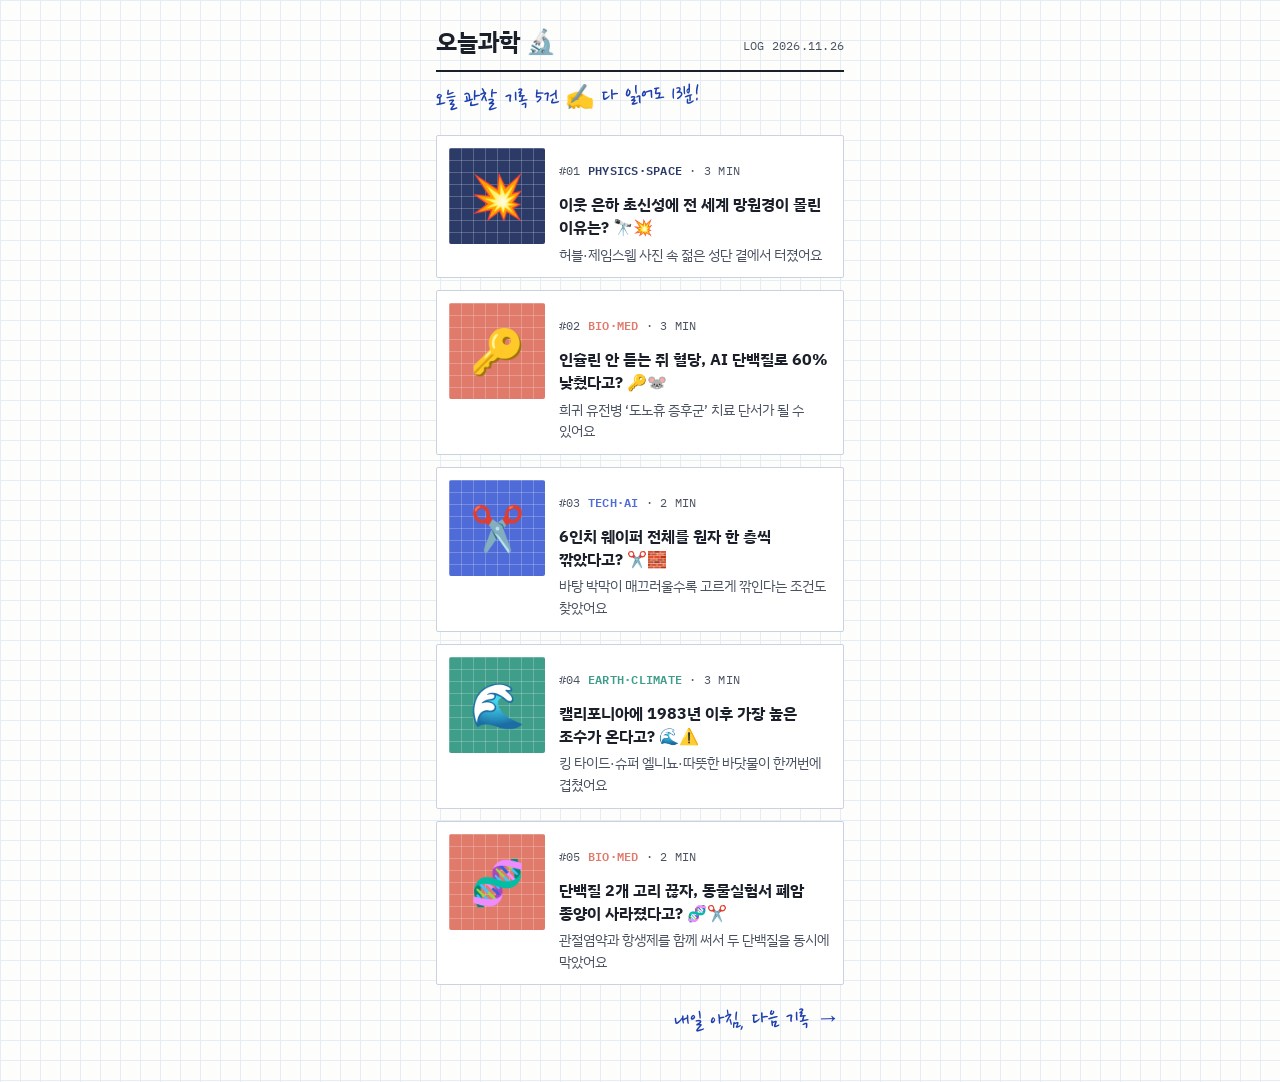
==== web/index.html @ 35b8f404 "과학판 첫 저장: 뉴스 수집, 편집 지침, 웹 화면 - fetch_test.py / fetch_all.py: 과학 뉴스 RSS 수집 - CLAUDE.md: 과학판 편집 지침 - d" ====
<!doctype html>
<html lang="ko">
<head>
  <!-- 한글이 깨지지 않도록 글자 인코딩을 정한다 -->
  <meta charset="utf-8">
  <!-- 휴대폰에서 화면 폭에 맞게 보이도록 한다 -->
  <meta name="viewport" content="width=device-width, initial-scale=1">
  <title>오늘과학</title>
  <!-- 구글 폰트 서버에 미리 연결해 글꼴을 빨리 받는다 -->
  <link rel="preconnect" href="https://fonts.googleapis.com">
  <link rel="preconnect" href="https://fonts.gstatic.com" crossorigin>
  <!-- 글꼴 3종: 본문·제목(IBM Plex Sans KR), 라벨·숫자(IBM Plex Mono), 손글씨(Nanum Pen Script) -->
  <link rel="stylesheet" href="https://fonts.googleapis.com/css2?family=IBM+Plex+Mono:wght@400;500;600&family=IBM+Plex+Sans+KR:wght@400;500;700&family=Nanum+Pen+Script&display=swap">
  <!-- 디자인(색, 글자 크기, 배치)은 style.css에 있다 -->
  <link rel="stylesheet" href="style.css">
</head>
<body>
  <!-- 화면 전체를 담는 상자. 내용은 app.js가 채운다 -->
  <main id="app">
    <p class="status">관찰 기록을 불러오는 중이에요…</p>
  </main>
  <!-- 동작(데이터 읽기, 화면 그리기)은 app.js에 있다 -->
  <script src="app.js"></script>
</body>
</html>
---- web/style.css ----
/* ==== 색과 기본값: 여기 값만 바꾸면 전체 분위기가 바뀐다 ==== */
:root {
  --paper: #FDFDFB;      /* 종이 배경 */
  --grid: #E6ECF5;       /* 모눈선 */
  --text: #1B1F2A;       /* 본문 글자 */
  --sub: #4A5160;        /* 보조 글자 */
  --ink: #1D3FAF;        /* 강조색: 잉크 파랑 */
  --marker: #FFE45C;     /* 형광펜 */
  --border: #C9D2E0;     /* 카드 테두리 */
  --radius: 2px;         /* 모서리: 거의 각지게 */
  --sans: "IBM Plex Sans KR", "Malgun Gothic", "Apple SD Gothic Neo", sans-serif;  /* 본문·제목 글꼴 */
  --mono: "IBM Plex Mono", "IBM Plex Sans KR", Consolas, monospace;                /* 라벨·숫자 글꼴 (한글은 Sans KR로) */
  --pen: "Nanum Pen Script", cursive;                                               /* 손글씨 글꼴 */
}

/* 분야마다 색을 정한다 (썸네일 배경과 라벨 글자에 쓴다) */
[data-field="물리·우주"] { --field: #2B3A67; }
[data-field="생명·의학"] { --field: #E07A6B; }
[data-field="기술·AI"]   { --field: #4F6BD8; }
[data-field="환경·기후"] { --field: #3E9E8A; }

/* 모든 상자의 크기 계산 방식을 통일한다 */
* { box-sizing: border-box; }

/* 화면 전체: 종이 배경 위에 20px 간격 모눈선 */
body {
  margin: 0;                                                    /* 바깥 여백 없애기 */
  background-color: var(--paper);                               /* 종이 색 */
  background-image:
    linear-gradient(var(--grid) 1px, transparent 1px),          /* 가로 모눈선 */
    linear-gradient(90deg, var(--grid) 1px, transparent 1px);   /* 세로 모눈선 */
  background-size: 20px 20px;                                   /* 모눈 간격 */
  color: var(--text);                                           /* 글자색 */
  font-family: var(--sans);                                     /* 기본 글꼴 */
  font-size: 16px;                                              /* 기본 글자 크기 */
  line-height: 1.75;                                            /* 줄 간격 */
  word-break: keep-all;                                         /* 한국어 단어가 중간에 끊기지 않게 */
}

/* 내용 폭을 휴대폰 크기(최대 440px)로 맞추고 가운데 둔다 */
#app { max-width: 440px; margin: 0 auto; padding: 20px 16px 48px; }

/* 불러오는 중 / 오류 안내 문구 */
.status { color: var(--sub); text-align: center; margin-top: 40vh; }

/* 코드체 라벨 공통 */
.mono { font-family: var(--mono); font-size: 12px; letter-spacing: 0.02em; color: var(--sub); }
.mono .field { color: var(--field); font-weight: 600; }   /* 분야 이름만 분야 색으로 */

/* 손글씨 메모 공통 */
.pen { font-family: var(--pen); font-size: 24px; line-height: 1.3; color: var(--ink); }

/* ==== 화면 1: 목록 ==== */
/* 맨 위 줄: 왼쪽 앱 이름, 오른쪽 LOG 날짜, 아래 2px 검은 줄 */
.top {
  display: flex;                          /* 가로로 나란히 */
  justify-content: space-between;         /* 양 끝으로 벌리기 */
  align-items: baseline;                  /* 글자 바닥선 맞추기 */
  padding-bottom: 8px;                    /* 줄과 글자 사이 */
  border-bottom: 2px solid var(--text);   /* 검은 줄 */
}
.app-name { margin: 0; font-size: 24px; font-weight: 700; }
.memo { margin: 14px 0 18px; transform: rotate(-1.5deg); transform-origin: left; }  /* 살짝 기울인 손글씨 */

/* 기사 카드 (누를 수 있는 버튼): 왼쪽 썸네일 + 오른쪽 글 */
.card {
  display: flex;                          /* 썸네일과 글을 가로로 */
  gap: 14px;                              /* 둘 사이 간격 */
  width: 100%;                            /* 꽉 채우기 */
  margin: 0 0 12px;                       /* 카드 사이 간격 */
  padding: 12px;                          /* 안쪽 여백 */
  border: 1px solid var(--border);        /* 얇은 테두리 */
  border-radius: var(--radius);           /* 거의 각진 모서리 */
  background: #fff;                       /* 흰 배경 */
  color: inherit;                         /* 버튼 기본 글자색 없애기 */
  font: inherit;                          /* 버튼 기본 글꼴 없애기 */
  text-align: left;                       /* 왼쪽 정렬 */
  cursor: pointer;                        /* 손가락 커서 */
}
.card:hover { border-color: var(--ink); }  /* 마우스를 올리면 테두리만 파랗게 (그림자 없음) */
.card-text { min-width: 0; }               /* 긴 글이 상자를 밀어내지 않게 */
.card-title { margin: 2px 0 4px; font-size: 16px; font-weight: 700; line-height: 1.45; }
.card-oneline { margin: 0; font-size: 14px; line-height: 1.55; color: var(--sub); }
.end { margin: 18px 4px 0; text-align: right; transform: rotate(-1.5deg); transform-origin: right; }

/* 썸네일: 사진이 있으면 사진, 없으면 분야 색 + 흰 모눈 + 이모지 */
.thumb {
  flex: none;                             /* 줄어들지 않게 */
  width: 96px;                            /* 목록 썸네일 크기 */
  height: 96px;
  display: flex;                          /* 이모지를 가운데로 */
  align-items: center;
  justify-content: center;
  overflow: hidden;                       /* 사진이 넘치면 자르기 */
  border-radius: var(--radius);
  background-color: var(--field);         /* 분야 색 */
  background-image:
    linear-gradient(rgba(255, 255, 255, 0.22) 1px, transparent 1px),         /* 흰 반투명 가로선 */
    linear-gradient(90deg, rgba(255, 255, 255, 0.22) 1px, transparent 1px);  /* 흰 반투명 세로선 */
  background-size: 12px 12px;             /* 모눈 간격 */
}
.thumb img { width: 100%; height: 100%; object-fit: cover; display: block; }  /* 사진은 꽉 채워 자르기 */
.thumb-emoji { font-size: 44px; line-height: 1; }
.thumb-big { width: 100%; height: 170px; margin: 16px 0; }  /* 기사 화면의 큰 썸네일 */
.thumb-big .thumb-emoji { font-size: 72px; }

/* ==== 화면 2: 기사 ==== */
/* 뒤로 가기 버튼 (코드체) */
.back {
  border: 0;
  background: none;
  padding: 4px 0;
  font-family: var(--mono);
  font-size: 13px;
  font-weight: 600;
  color: var(--ink);
  cursor: pointer;
}
.article-meta { margin: 14px 0 6px; }
.article-title { margin: 0; font-size: 26px; font-weight: 700; line-height: 1.45; }
/* 형광펜: 글자 아래쪽 절반만 칠한다 (색 경계가 딱 떨어져서 그라데이션처럼 보이지 않는다) */
.marker { background: linear-gradient(transparent 55%, var(--marker) 55%); }

/* 도입부: 흰 상자, 1.5px 검은 테두리 */
.lead {
  margin: 0 0 8px;
  padding: 14px 16px;
  background: #fff;
  border: 1.5px solid var(--text);
  border-radius: var(--radius);
  font-weight: 500;
}

/* 소제목: 앞에 코드체 잉크 파랑 Q1, Q2... */
.section-heading { margin: 32px 0 8px; font-size: 19px; font-weight: 700; line-height: 1.45; }
.q { font-family: var(--mono); font-weight: 600; color: var(--ink); margin-right: 8px; }
.article p { margin: 0 0 14px; }

/* "이모지 + 굵은 라벨 + 설명" 목록 */
.points { list-style: none; margin: 4px 0 16px; padding: 0; }
.points li {
  display: flex;                          /* 이모지와 글을 가로로 */
  gap: 10px;
  margin: 0 0 8px;
  padding: 10px 12px;
  background: #fff;
  border: 1px solid var(--border);
  border-radius: var(--radius);
  font-size: 15px;
  line-height: 1.65;
}
.points .emoji { flex: none; font-size: 18px; line-height: 1.5; }  /* 맨 앞 이모지 */
.points b { margin-right: 6px; }                                  /* 굵은 라벨과 설명 사이 */

/* 용어 풀이: 흰 상자, 점선 테두리 */
.glossary {
  margin: 32px 0 0;
  padding: 14px 16px;
  background: #fff;
  border: 1.5px dashed var(--sub);
  border-radius: var(--radius);
  font-size: 14px;
  line-height: 1.7;
}
.glossary h3 { margin: 0 0 8px; font-family: var(--mono); font-size: 13px; font-weight: 600; color: var(--ink); }
.glossary dl { margin: 0; }
.glossary dt { font-weight: 700; }
.glossary dd { margin: 0 0 10px; color: var(--sub); }

/* 출처: 코드체 작은 라벨 + 링크 */
.sources { margin: 28px 0 0; font-size: 14px; line-height: 1.65; }
.sources .mono { display: block; margin: 12px 0 2px; }
.sources p { margin: 0; }
.sources ul { margin: 0; padding-left: 18px; }
.sources a { color: var(--ink); word-break: break-all; }
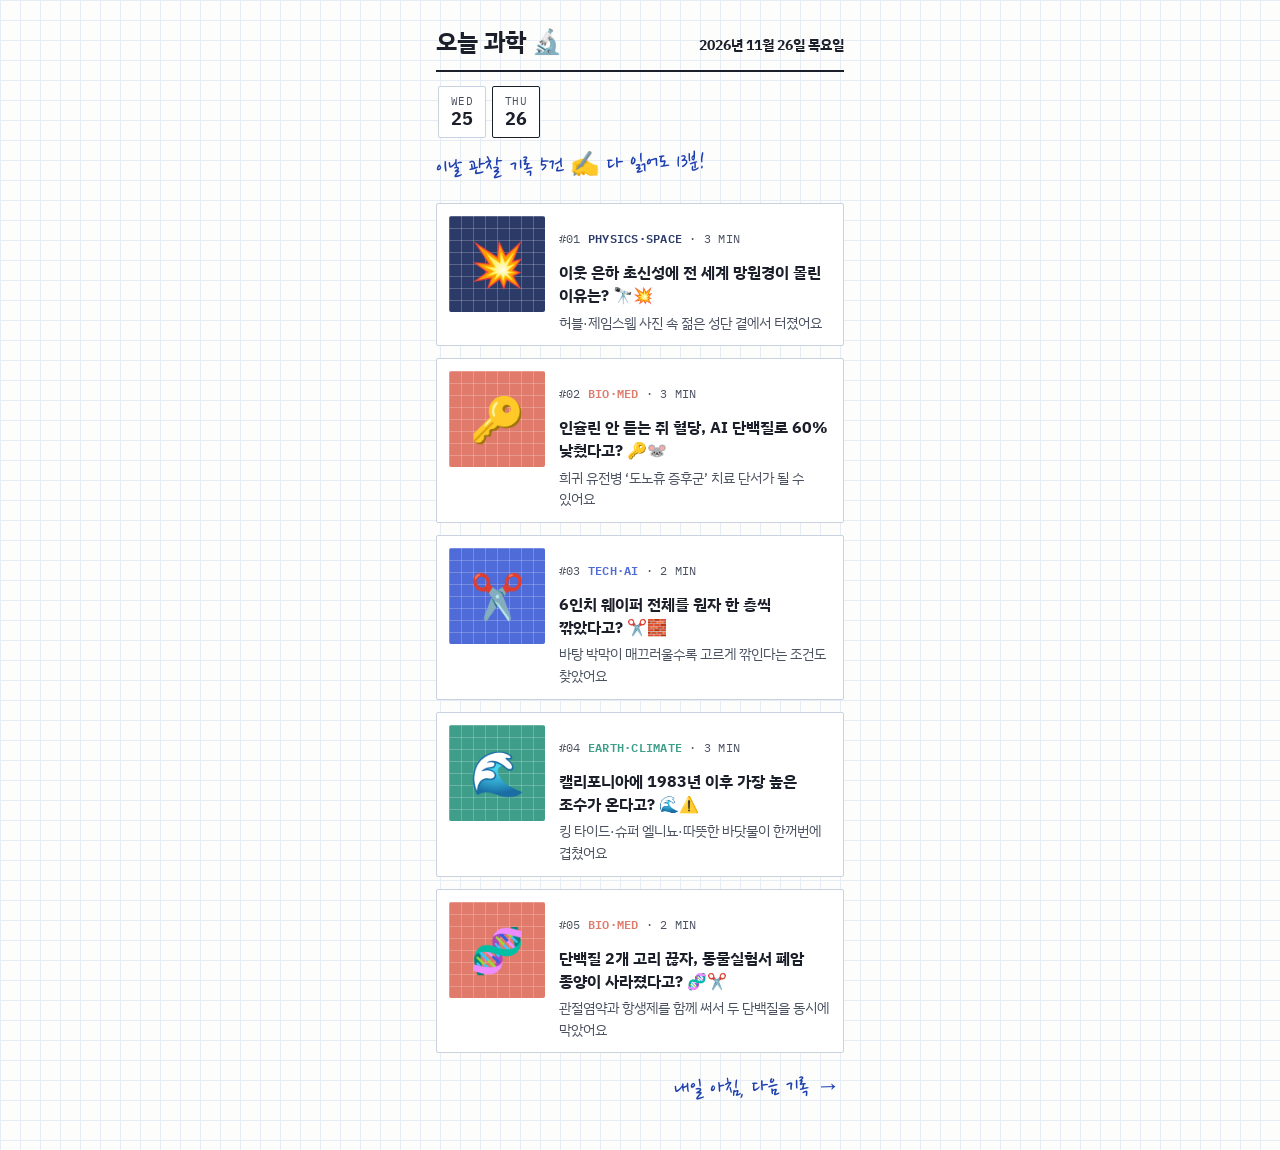
==== commit dc08cc40: "이름 "오늘 과학", 날짜 표시 변경, 지난 뉴스 날짜 띠 추가 - 이름 띄어쓰기: 목록 맨 위, 탭 제목, manifest, 아이폰 앱 제목 - 오른쪽 위 날짜를 "2026년 1" ====
--- a/web/index.html
+++ b/web/index.html
@@ -3,9 +3,30 @@
 <head>
   <!-- 한글이 깨지지 않도록 글자 인코딩을 정한다 -->
   <meta charset="utf-8">
-  <!-- 휴대폰에서 화면 폭에 맞게 보이도록 한다 -->
-  <meta name="viewport" content="width=device-width, initial-scale=1">
-  <title>오늘과학</title>
+  <!-- 휴대폰 화면 폭에 맞추고, 노치·홈 막대 영역까지 화면을 꽉 채운다(viewport-fit=cover) -->
+  <meta name="viewport" content="width=device-width, initial-scale=1, viewport-fit=cover">
+  <title>오늘 과학</title>
+  <!-- 검색엔진에 이 페이지를 올리지 말고(noindex), 링크도 따라가지 말라고(nofollow) 알린다 -->
+  <meta name="robots" content="noindex, nofollow">
+
+  <!-- ==== 앱처럼 쓰기(PWA) ==== -->
+  <!-- 앱 정보(이름, 아이콘, 시작 주소)를 담은 파일 -->
+  <link rel="manifest" href="manifest.json">
+  <!-- 브라우저 위쪽 막대 색 -->
+  <meta name="theme-color" content="#FDFDFB">
+  <!-- 아이폰: 홈 화면에서 열면 주소창 없는 앱 모드로 -->
+  <meta name="apple-mobile-web-app-capable" content="yes">
+  <meta name="mobile-web-app-capable" content="yes">
+  <!-- 아이폰: 상태 표시줄은 기본(밝은 배경에 검은 글씨) -->
+  <meta name="apple-mobile-web-app-status-bar-style" content="default">
+  <!-- 아이폰: 홈 화면 아이콘 아래 이름 -->
+  <meta name="apple-mobile-web-app-title" content="오늘 과학">
+  <!-- 아이폰 홈 화면 아이콘 (180×180) -->
+  <link rel="apple-touch-icon" href="apple-touch-icon.png">
+  <!-- 브라우저 탭 아이콘: SVG를 먼저, 못 쓰는 브라우저는 PNG -->
+  <link rel="icon" href="icon.svg" type="image/svg+xml">
+  <link rel="icon" href="icon-192.png" sizes="192x192" type="image/png">
+
   <!-- 구글 폰트 서버에 미리 연결해 글꼴을 빨리 받는다 -->
   <link rel="preconnect" href="https://fonts.googleapis.com">
   <link rel="preconnect" href="https://fonts.gstatic.com" crossorigin>
@@ -15,11 +36,13 @@
   <link rel="stylesheet" href="style.css">
 </head>
 <body>
+  <!-- 오프라인일 때만 보이는 손글씨 안내 (app.js가 켜고 끈다) -->
+  <p id="offline" class="pen offline" hidden>오프라인 · 저장된 기록을 보여줘요</p>
   <!-- 화면 전체를 담는 상자. 내용은 app.js가 채운다 -->
   <main id="app">
     <p class="status">관찰 기록을 불러오는 중이에요…</p>
   </main>
-  <!-- 동작(데이터 읽기, 화면 그리기)은 app.js에 있다 -->
+  <!-- 동작(데이터 읽기, 화면 그리기, 오프라인 준비)은 app.js에 있다 -->
   <script src="app.js"></script>
 </body>
 </html>
--- a/web/style.css
+++ b/web/style.css
@@ -35,7 +35,13 @@
   font-size: 16px;                                              /* 기본 글자 크기 */
   line-height: 1.75;                                            /* 줄 간격 */
   word-break: keep-all;                                         /* 한국어 단어가 중간에 끊기지 않게 */
-}
+  /* 아이폰 노치(위)·홈 막대(아래)·가장자리에 글자가 가리지 않게 안전 여백을 둔다 (없는 기기는 0) */
+  padding: env(safe-area-inset-top) env(safe-area-inset-right) env(safe-area-inset-bottom) env(safe-area-inset-left);
+}
+
+/* 오프라인 안내 (손글씨, 잉크 파랑): 내용 폭에 맞춰 맨 위에 둔다 */
+.offline { max-width: 440px; margin: 0 auto; padding: 12px 16px 0; }
+.offline[hidden] { display: none; }  /* hidden일 때 확실히 숨긴다 */
 
 /* 내용 폭을 휴대폰 크기(최대 440px)로 맞추고 가운데 둔다 */
 #app { max-width: 440px; margin: 0 auto; padding: 20px 16px 48px; }
@@ -56,10 +62,50 @@
   display: flex;                          /* 가로로 나란히 */
   justify-content: space-between;         /* 양 끝으로 벌리기 */
   align-items: baseline;                  /* 글자 바닥선 맞추기 */
+  gap: 12px;                              /* 이름과 날짜가 붙지 않게 */
   padding-bottom: 8px;                    /* 줄과 글자 사이 */
   border-bottom: 2px solid var(--text);   /* 검은 줄 */
 }
-.app-name { margin: 0; font-size: 24px; font-weight: 700; }
+.app-name { margin: 0; font-size: 24px; font-weight: 700; white-space: nowrap; }
+/* 오른쪽 위 날짜: 본문 글꼴 굵게, 이름보다 작게 */
+.top-date { font-family: var(--sans); font-size: 14px; font-weight: 700; color: var(--text); white-space: nowrap; }
+
+/* 날짜 띠: 칩을 가로로 늘어놓고, 넘치면 옆으로 밀어서 넘긴다 */
+.days {
+  position: relative;                     /* 칩 위치 계산 기준 (app.js의 scrollStrip) */
+  display: flex;                          /* 가로로 나란히 */
+  gap: 6px;                               /* 칩 사이 간격 */
+  margin: 12px 0 0;                       /* 이름 줄과의 간격 */
+  padding: 2px;                           /* 테두리가 잘리지 않게 */
+  overflow-x: auto;                       /* 넘치면 옆으로 밀기 */
+  scrollbar-width: none;                  /* 스크롤 막대 숨기기 (파이어폭스) */
+}
+.days::-webkit-scrollbar { display: none; }  /* 스크롤 막대 숨기기 (사파리·크롬) */
+/* 날짜 칩 하나: 위 영어 요일, 아래 날짜 숫자 */
+.day {
+  flex: none;                             /* 줄어들지 않게 */
+  width: 48px;                            /* 칩 폭 */
+  height: 52px;                           /* 칩 높이 (테두리 두께가 달라도 크기 그대로) */
+  display: flex;                          /* 요일과 숫자를 */
+  flex-direction: column;                 /* 세로로 */
+  align-items: center;                    /* 가운데 정렬 */
+  justify-content: center;
+  padding: 0;
+  background: #fff;                       /* 흰 배경 */
+  border: 1px solid var(--border);        /* 1px 테두리 */
+  border-radius: var(--radius);           /* 모서리 2px */
+  color: var(--text);
+  font: inherit;
+  line-height: 1.2;
+  cursor: pointer;
+}
+.day-name { font-family: var(--mono); font-size: 11px; letter-spacing: 0.04em; color: var(--sub); }
+.day b { font-size: 18px; font-weight: 700; }
+.day.today { background: var(--marker); }                 /* 오늘 칩: 형광 노랑 */
+.day.current { border: 1.5px solid var(--text); }        /* 보고 있는 칩: 검은 테두리 */
+
+/* 그 날 뉴스를 못 읽었을 때 안내 */
+.notice { margin: 24px 4px; color: var(--sub); }
 .memo { margin: 14px 0 18px; transform: rotate(-1.5deg); transform-origin: left; }  /* 살짝 기울인 손글씨 */
 
 /* 기사 카드 (누를 수 있는 버튼): 왼쪽 썸네일 + 오른쪽 글 */
